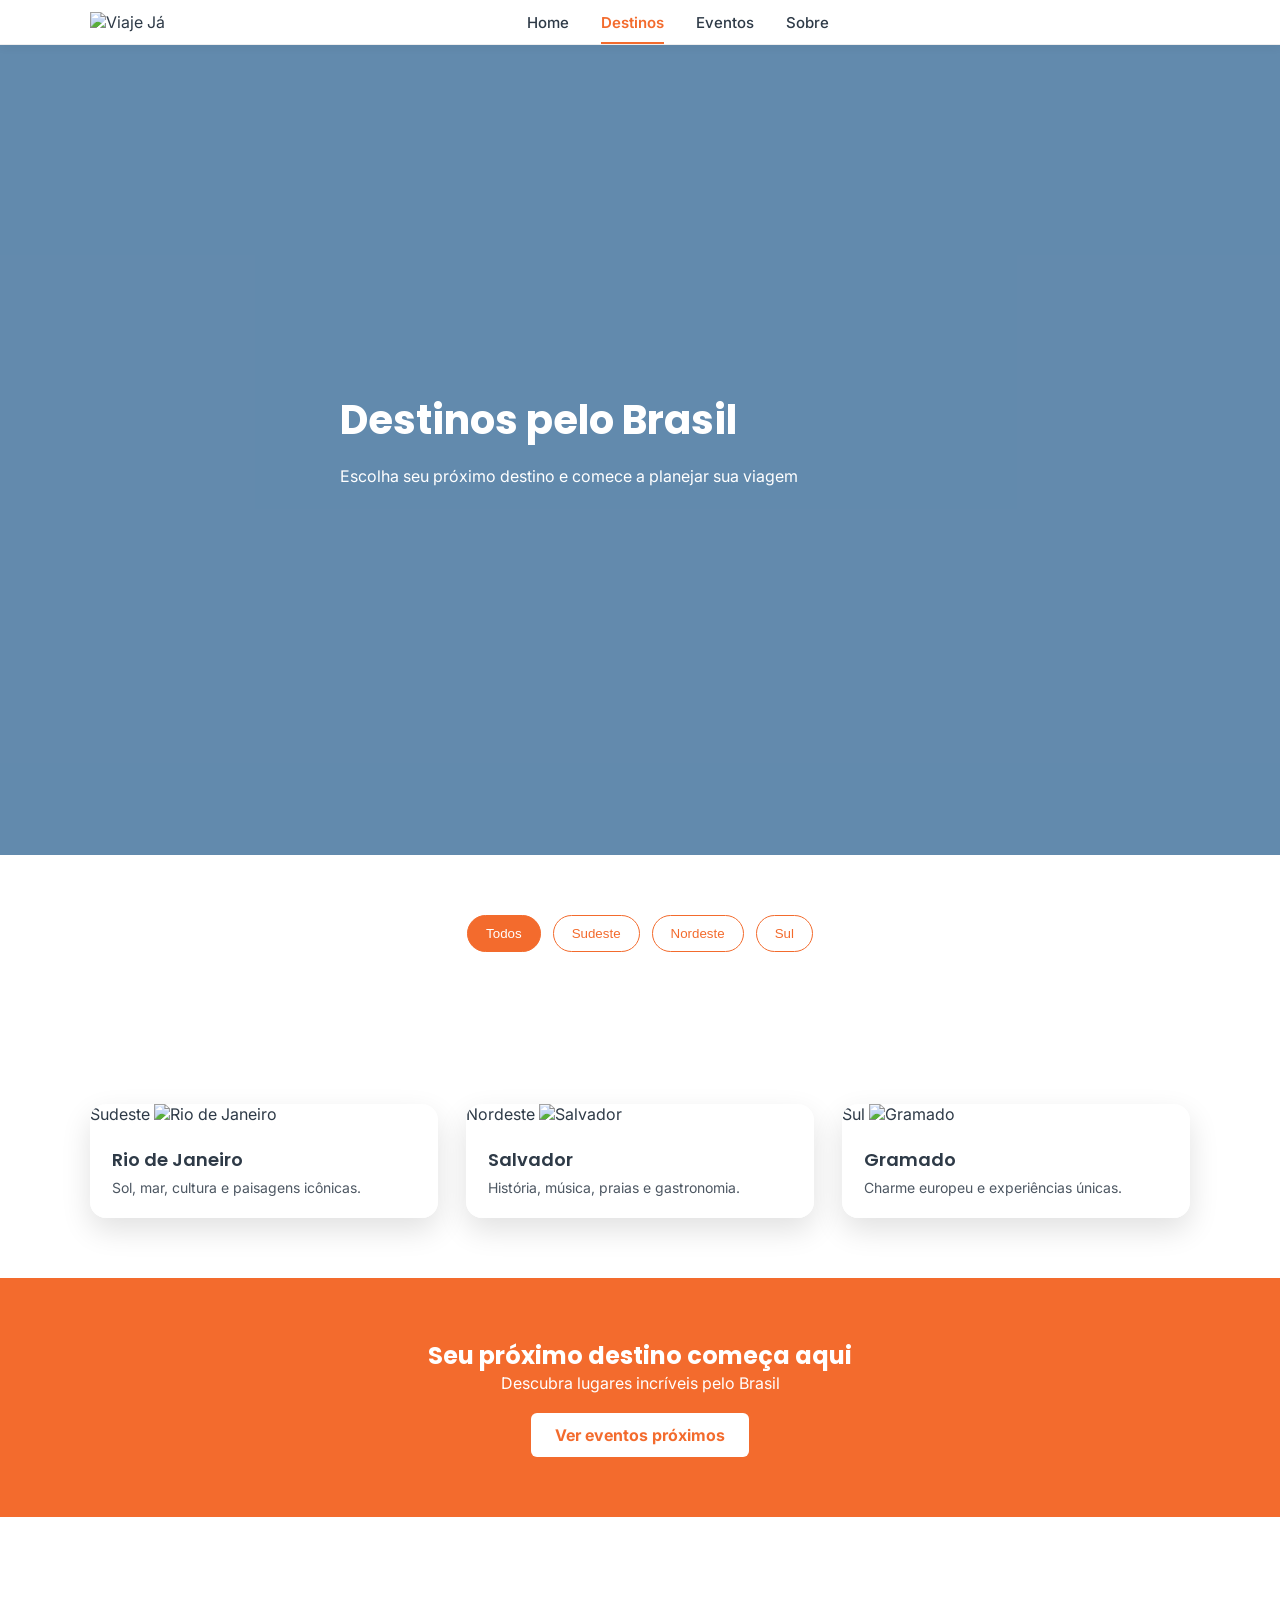
==== destinos.html @ ed5aede9 "Add files via upload" ====
<!DOCTYPE html>
<html lang="pt-BR">
<head>
  <meta charset="UTF-8">
  <title>Destinos | Viaje Já</title>
  <meta name="viewport" content="width=device-width, initial-scale=1.0">

  <!-- SEO -->
  <meta name="description" content="Explore destinos incríveis pelo Brasil com o Viaje Já.">

  <!-- Fonts -->
  <link href="https://fonts.googleapis.com/css2?family=Inter:wght@400;500&family=Poppins:wght@600;700&display=swap" rel="stylesheet">

  <!-- CSS -->
  <link rel="stylesheet" href="style.css">

  <!-- JS -->
  <script defer src="main.js"></script>
</head>
<body>

<header class="header reveal">
  <div class="container header-content">

    <!-- LOGO -->
    <a href="index.html" class="logo-link">
      <img src="img/logoVertical_1.svg" class="logo" alt="Viaje Já">
    </a>

    <!-- NAV -->
    <nav class="nav">
      <ul class="nav-list">
        <li><a href="index.html">Home</a></li>
        <li><a href="destinos.html" class="active">Destinos</a></li>
        <li><a href="#">Eventos</a></li>
        <li><a href="#">Sobre</a></li>
      </ul>
    </nav>

    <!-- AÇÕES (necessário mesmo vazio) -->
    <div class="header-actions"></div>

    <!-- BOTÃO MOBILE -->
    <button class="menu-toggle">☰</button>

  </div>
</header>


<!-- HERO -->
<section class="hero hero-small reveal">
  <div class="container hero-content">
    <h1>Destinos pelo Brasil</h1>
    <p>Escolha seu próximo destino e comece a planejar sua viagem</p>
  </div>
</section>

<!-- FILTROS -->
<section class="section section-sm">
  <div class="container">

    <div class="filter reveal">
      <button class="filter-btn active" data-filter="all">Todos</button>
      <button class="filter-btn" data-filter="sudeste">Sudeste</button>
      <button class="filter-btn" data-filter="nordeste">Nordeste</button>
      <button class="filter-btn" data-filter="sul">Sul</button>
    </div>

  </div>
</section>

<!-- LISTA DE DESTINOS -->
<section class="section">
  <div class="container">

    <div class="cards">

      <!-- CARD -->
      <article class="card reveal" data-category="sudeste">
        <span class="card-badge">Sudeste</span>
        <img src="img/destinos/rio-de-janeiro.jpg" alt="Rio de Janeiro">
        <div class="card-content">
          <h3>Rio de Janeiro</h3>
          <p>Sol, mar, cultura e paisagens icônicas.</p>
        </div>
      </article>

      <article class="card reveal" data-category="nordeste">
        <span class="card-badge">Nordeste</span>
        <img src="img/destinos/salvador.jpg" alt="Salvador">
        <div class="card-content">
          <h3>Salvador</h3>
          <p>História, música, praias e gastronomia.</p>
        </div>
      </article>

      <article class="card reveal" data-category="sul">
        <span class="card-badge">Sul</span>
        <img src="img/destinos/gramado.jpg" alt="Gramado">
        <div class="card-content">
          <h3>Gramado</h3>
          <p>Charme europeu e experiências únicas.</p>
        </div>
      </article>

    </div>

  </div>
</section>

<!-- CTA -->
<section class="cta reveal">
  <div class="container cta-content">
    <h2>Seu próximo destino começa aqui</h2>
    <p>Descubra lugares incríveis pelo Brasil</p>

    <a href="#" class="btn-secondary">
      Ver eventos próximos
    </a>
  </div>
</section>

<!-- FOOTER -->
<footer class="footer reveal">
  <div class="container footer-content">
    <p>© 2025 Viaje Já — Todos os direitos reservados</p>
  </div>
</footer>

</body>
</html>
---- style.css ----
/* =====================
   VARIÁVEIS
===================== */
:root {
  --blue: #0f4c81;
  --orange: #f36b2d;
  --text-dark: #2e3a47;
  --white: #ffffff;
}

/* =====================
   RESET
===================== */
* {
  margin: 0;
  padding: 0;
  box-sizing: border-box;
}

body {
  font-family: 'Inter', sans-serif;
  color: var(--text-dark);
  background-color: var(--white);
}

h1, h2, h3 {
  font-family: 'Poppins', sans-serif;
}


/* =====================
   GLOBAL
===================== */
.container {
  width: 90%;
  max-width: 1100px;
  margin: 0 auto;
}

a {
  text-decoration: none;
  color: inherit;
}

/* =====================
   HEADER
===================== */
.header {
  position: sticky;
  top: 0;
  z-index: 1000;

  background: var(--white);
  border-bottom: 1px solid #eee;
  box-shadow: 0 2px 10px rgba(0,0,0,0.05);
}

.header-content {
  display: flex;
  align-items: center;
  justify-content: space-between;

  padding: 12px 0; /* mais enxuto e elegante */
}

.logo {
  height: 44px;       /* tamanho ideal desktop */
  width: auto;
  object-fit: contain;
}

/* =====================
   NAV
===================== */
.nav-list {
  display: flex;
  gap: 32px;
  list-style: none;
}

.nav-list a {
  font-size: 15px;
  font-weight: 500;
  color: var(--text-dark);
  position: relative;
  padding: 6px 0;
  transition: color 0.3s ease;
}

/* Linha animada */
.nav-list a::after {
  content: "";
  position: absolute;
  left: 0;
  bottom: -6px;
  width: 0;
  height: 2px;
  background: var(--orange);
  transition: width 0.3s ease;
}

/* Hover */
.nav-list a:hover {
  color: var(--orange);
}

.nav-list a:hover::after {
  width: 100%;
}

/* Item ativo */
.nav-list a.active {
  color: var(--orange);
  font-weight: 600;
}

.nav-list a.active::after {
  width: 100%;
}

/* =====================
   AÇÕES (LOGIN / CADASTRO)
===================== */
.header-actions {
  display: flex;
  align-items: center;
  gap: 12px;
}

.btn-login {
  background: transparent;
  border: 1px solid var(--orange);
  color: var(--orange);
  padding: 8px 16px;
  border-radius: 20px;
  cursor: pointer;
  font-weight: 500;
  transition: all 0.3s ease;
}

.btn-register {
  background: var(--orange);
  color: var(--white);
  padding: 8px 18px;
  border: 1px solid var(--orange);
  border-radius: 20px;
  cursor: pointer;
  font-weight: 500;
  transition: all 0.3s ease;
}

.btn-login:hover {
  background: var(--orange);
  color: var(--white);
}

.btn-register:hover {
  opacity: 0.9;
  background: var(--white);
  color: var(--orange);
}

/* =====================
   MOBILE
===================== */
.menu-toggle {
  display: none;
  background: none;
  border: none;
  font-size: 24px;
}



/* =====================
   HERO
===================== */
.hero {
  position: relative;
  min-height: 90vh;
  display: flex;
  align-items: center;

  background-image: url("img/hero/home.hero.jpg");
  background-size: cover;
  background-position: center;
  background-attachment: fixed;

  color: var(--white);
  overflow: hidden;
}

.hero::after {
  content: "";
  position: absolute;
  inset: 0;
  background: rgba(15, 76, 129, 0.65);
  z-index: 1;
}

.hero-content {
  position: relative;
  z-index: 2;
  max-width: 600px;
}

.hero-content h1 {
  font-size: 2.5rem;
  margin-bottom: 16px;
}

.hero-content span {
  color: var(--orange);
}

.hero-content p {
  margin-bottom: 24px;
}

.btn-primary {
  background: var(--orange);
  color: var(--white);
  padding: 12px 24px;
  border-radius: 6px;
  font-weight: bold;
  cursor: pointer;
  border: none;
}

/* =====================
   SEÇÕES
===================== */
.section {
  padding: 60px 0;
}

.section-title {
  text-align: center;
  margin-bottom: 40px;
}

/* =====================
   CARDS – PREMIUM
===================== */
.cards {
  display: grid;
  grid-template-columns: repeat(auto-fit, minmax(240px, 1fr));
  gap: 28px;
}

/* Card base */
.card {
  position: relative;
  background: var(--white);
  border-radius: 16px;
  overflow: hidden;
  cursor: pointer;

  box-shadow: 0 12px 30px rgba(0,0,0,0.12);
  transition:
    transform 0.25s ease,
    box-shadow 0.25s ease;

  transform-origin: center;
  will-change: transform;
}

/* Hover principal (impacto real) */
.card:hover {
  transform: translateY(-12px) scale(1.08);
  box-shadow: 0 35px 70px rgba(0,0,0,0.25);
  z-index: 10;
}

/* Imagem */
.card img {
  width: 100%;
  height: 190px;
  object-fit: cover;

  transition: transform 0.45s ease;
}

/* Zoom suave na imagem */
.card:hover img {
  transform: scale(1.12);
}

/* Overlay elegante */
.card::before {
  content: "";
  position: absolute;
  inset: 0;
  background: linear-gradient(
    to bottom,
    rgba(15, 76, 129, 0) 35%,
    rgba(15, 76, 129, 0.65)
  );
  opacity: 0;
  transition: opacity 0.3s ease;
  z-index: 1;
}

.card:hover::before {
  opacity: 1;
}

/* Conteúdo */
.card-content {
  position: relative;
  padding: 22px;
  background: var(--white);
  z-index: 2;

  transition: transform 0.3s ease;
}

/* Leve elevação do texto */
.card:hover .card-content {
  transform: translateY(-4px);
}

/* Título */
.card-content h3 {
  margin-bottom: 6px;
  font-size: 18px;
  font-weight: 600;
}

/* Descrição */
.card-content p {
  font-size: 14px;
  opacity: 0.85;
}


/* =====================
   CTA
===================== */
.cta {
  background: var(--orange);
  color: var(--white);
  text-align: center;
  padding: 60px 0;
}

.btn-secondary {
  display: inline-block;
  margin-top: 20px;
  background: var(--white);
  color: var(--orange);
  padding: 12px 24px;
  border-radius: 6px;
  font-weight: bold;
}

/* =====================
   FOOTER
===================== */
.footer {
  background: #f1f1f1;
  text-align: center;
  padding: 20px 0;
}

/* =====================
   RESPONSIVO
===================== */
  @media (max-width: 768px) {

  /* NAV MOBILE (dropdown profissional) */
  .nav {
    position: absolute;
    top: 100%;
    left: 0;
    width: 100%;

    background: var(--white);
    border-bottom: 1px solid #eee;
    box-shadow: 0 8px 20px rgba(0,0,0,0.08);

    display: none;
  }

  .nav.active {
    display: block;
  }

  /* Lista vertical */
  .nav-list {
    flex-direction: column;
    gap: 0;
    padding: 12px 0;
  }

  .nav-list li {
    width: 100%;
  }

  .nav-list a {
    display: block;
    width: 100%;
    padding: 14px 20px;
    font-size: 16px;
  }

  .nav-list a:hover {
    background: #f8f8f8;
  }

  /* Header actions */
  .header-actions {
    gap: 8px;
  }

  .btn-login,
  .btn-register {
    padding: 6px 14px;
    font-size: 14px;
  }

  /* Botão hamburguer */
  .menu-toggle {
    display: block;
  }
}

.filter {
  display: flex;
  gap: 12px;
  margin-bottom: 32px;
  justify-content: center;
  flex-wrap: wrap;
}

.filter-btn {
  padding: 10px 18px;
  border-radius: 20px;
  border: 1px solid var(--orange);
  background: transparent;
  color: var(--orange);
  cursor: pointer;
  font-weight: 500;
  transition: all 0.3s ease;
}

.filter-btn:hover,
.filter-btn.active {
  background: var(--orange);
  color: var(--white);
}

.reveal {
  opacity: 0;
  transform: translateY(40px);
  transition: opacity 0.8s ease, transform 0.8s ease;
}

.reveal.active {
  opacity: 1;
  transform: translateY(0);
}

/* =====================
   MODAL DE LOGIN
===================== */
.modal {
  position: fixed;
  inset: 0;
  background: rgba(0,0,0,0.5);
  display: none;
  align-items: center;
  justify-content: center;
  z-index: 9999; /* 🔥 ISSO É O QUE FALTAVA */
}


.modal.active {
  display: flex;
}

.modal-content {
  background: var(--white);
  padding: 32px;
  border-radius: 12px;
  width: 100%;
  max-width: 360px;
  position: relative;
}

.modal-content h2 {
  margin-bottom: 20px;
}

.modal-content input {
  width: 100%;
  padding: 12px;
  margin-bottom: 12px;
  border-radius: 6px;
  border: 1px solid #ddd;
}

.modal-close {
  position: absolute;
  top: 12px;
  right: 16px;
  border: none;
  background: none;
  font-size: 22px;
  cursor: pointer;
}

/* =====================
   CAMPOS DE CADASTRO
===================== */

.register-only {
  display: none;
}

.modal-content select {
  width: 100%;
  padding: 12px;
  margin-bottom: 12px;
  border-radius: 6px;
  border: 1px solid #ddd;
}

.interests {
  margin: 12px 0;
  font-size: 14px;
}

.interests span {
  display: block;
  margin-bottom: 6px;
  font-weight: 600;
}

.interests label {
  display: inline-block;
  margin-right: 10px;
}

.user-greeting {
  font-weight: 500;
  color: var(--text-dark);
}

.form-error {
  display: none;
  color: #d93025;
  font-size: 14px;
  margin: 10px 0;
}
.form-error.active {
  display: block;
}
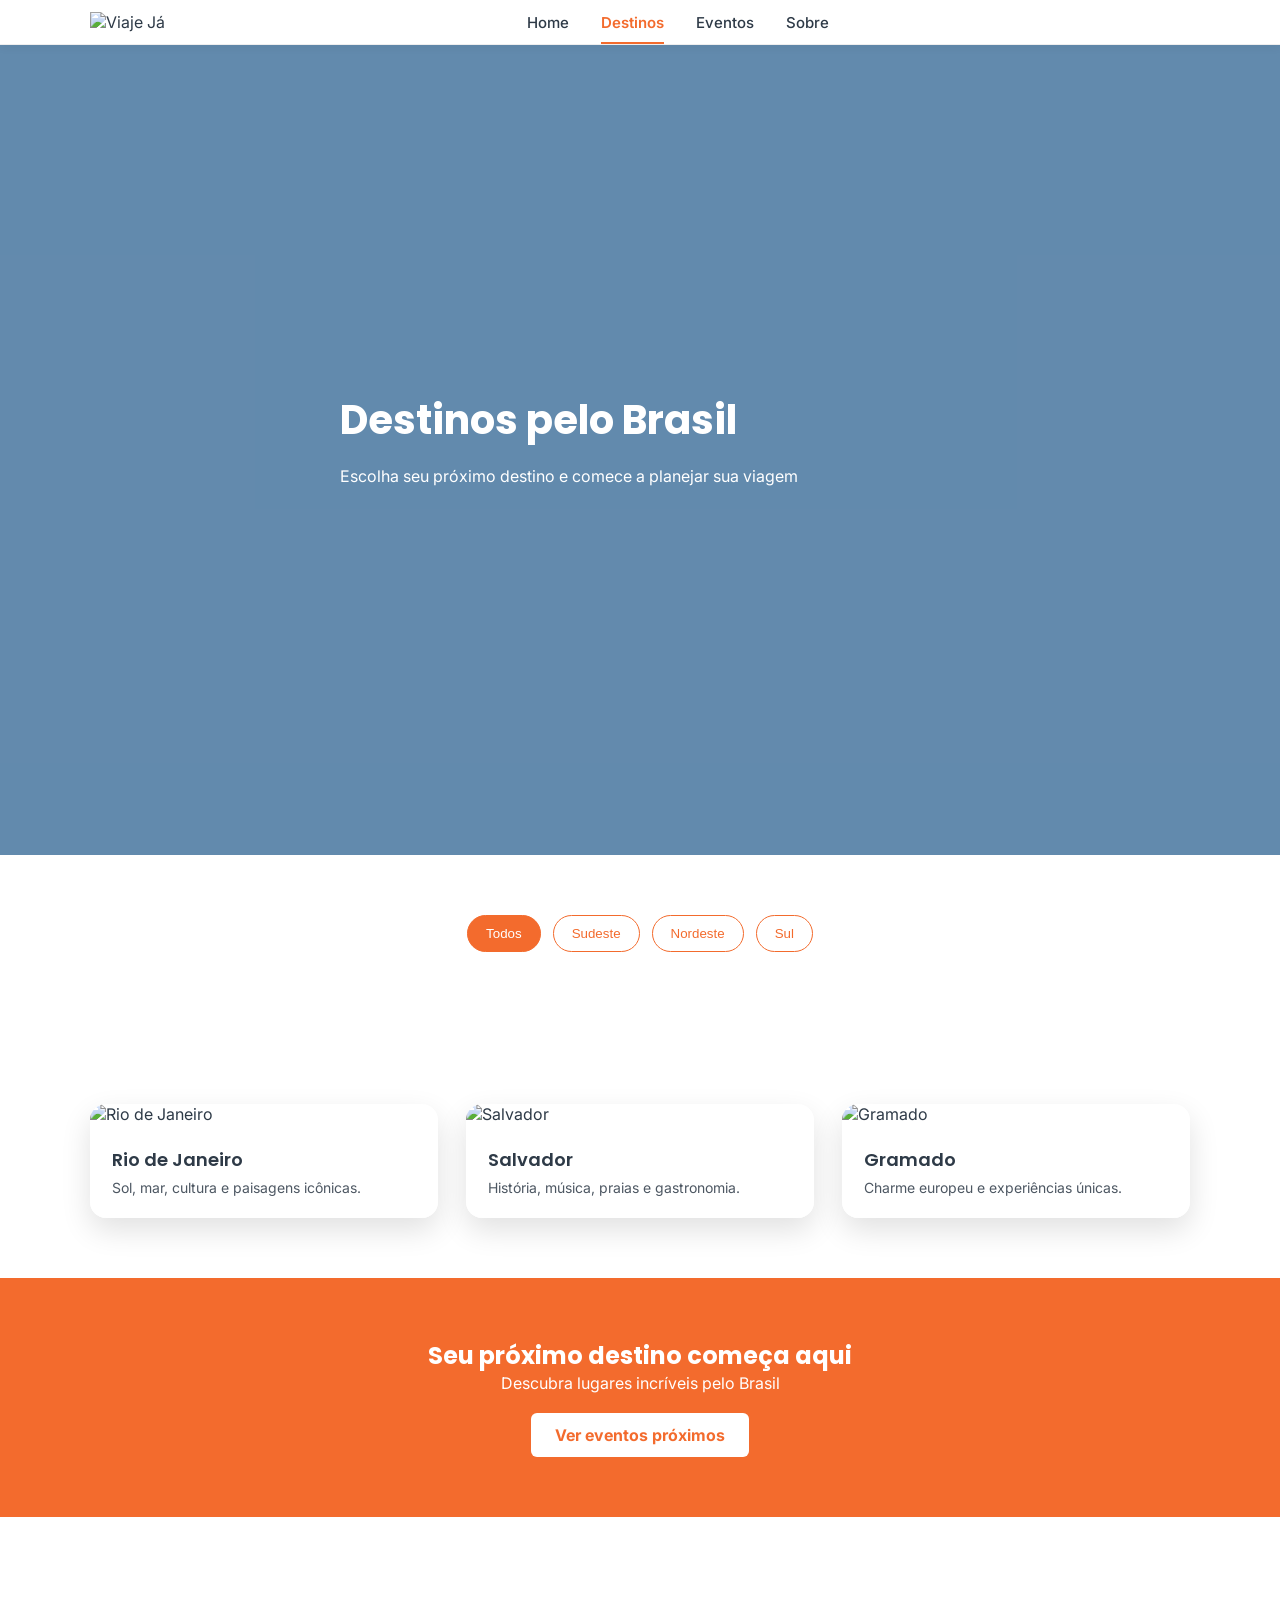
==== commit df8b0f9f: "apagando span do arquivo destinos" ====
--- a/destinos.html
+++ b/destinos.html
@@ -77,7 +77,6 @@
 
       <!-- CARD -->
       <article class="card reveal" data-category="sudeste">
-        <span class="card-badge">Sudeste</span>
         <img src="img/destinos/rio-de-janeiro.jpg" alt="Rio de Janeiro">
         <div class="card-content">
           <h3>Rio de Janeiro</h3>
@@ -86,7 +85,6 @@
       </article>
 
       <article class="card reveal" data-category="nordeste">
-        <span class="card-badge">Nordeste</span>
         <img src="img/destinos/salvador.jpg" alt="Salvador">
         <div class="card-content">
           <h3>Salvador</h3>
@@ -95,7 +93,6 @@
       </article>
 
       <article class="card reveal" data-category="sul">
-        <span class="card-badge">Sul</span>
         <img src="img/destinos/gramado.jpg" alt="Gramado">
         <div class="card-content">
           <h3>Gramado</h3>
